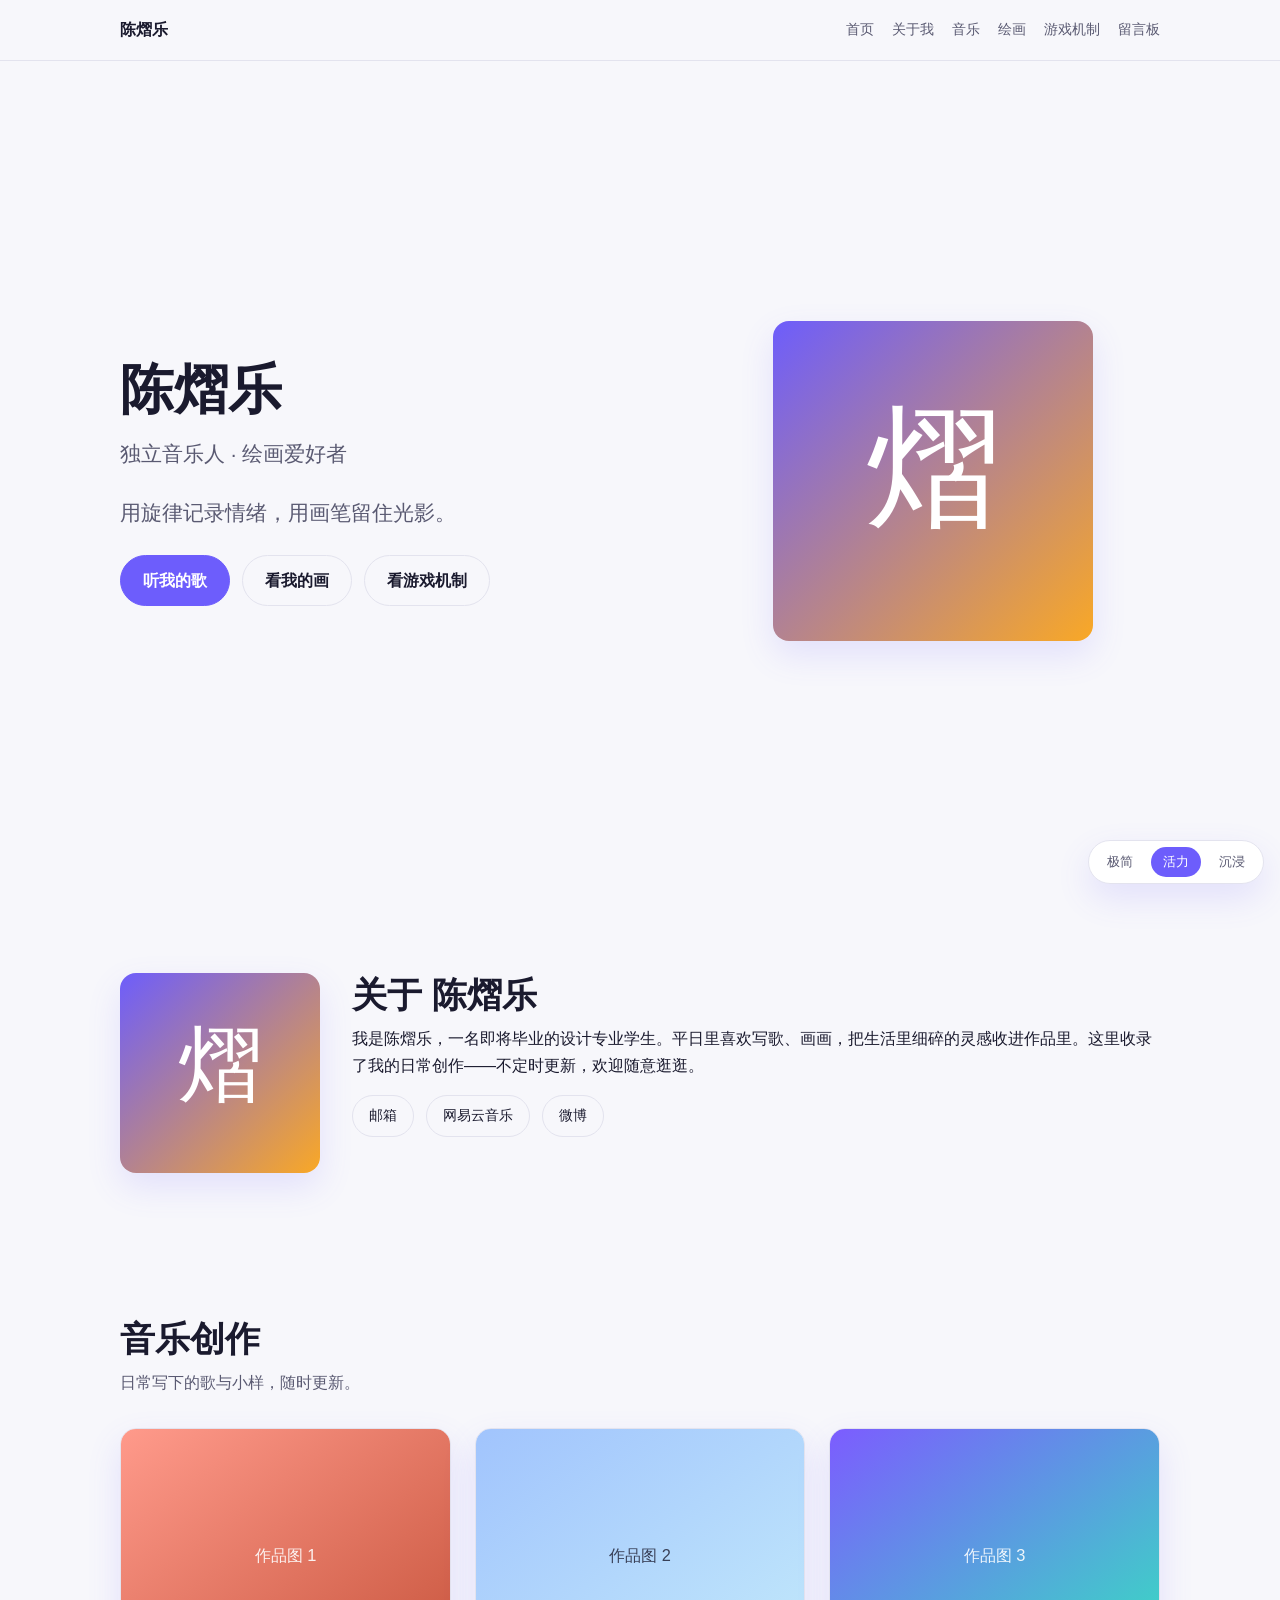
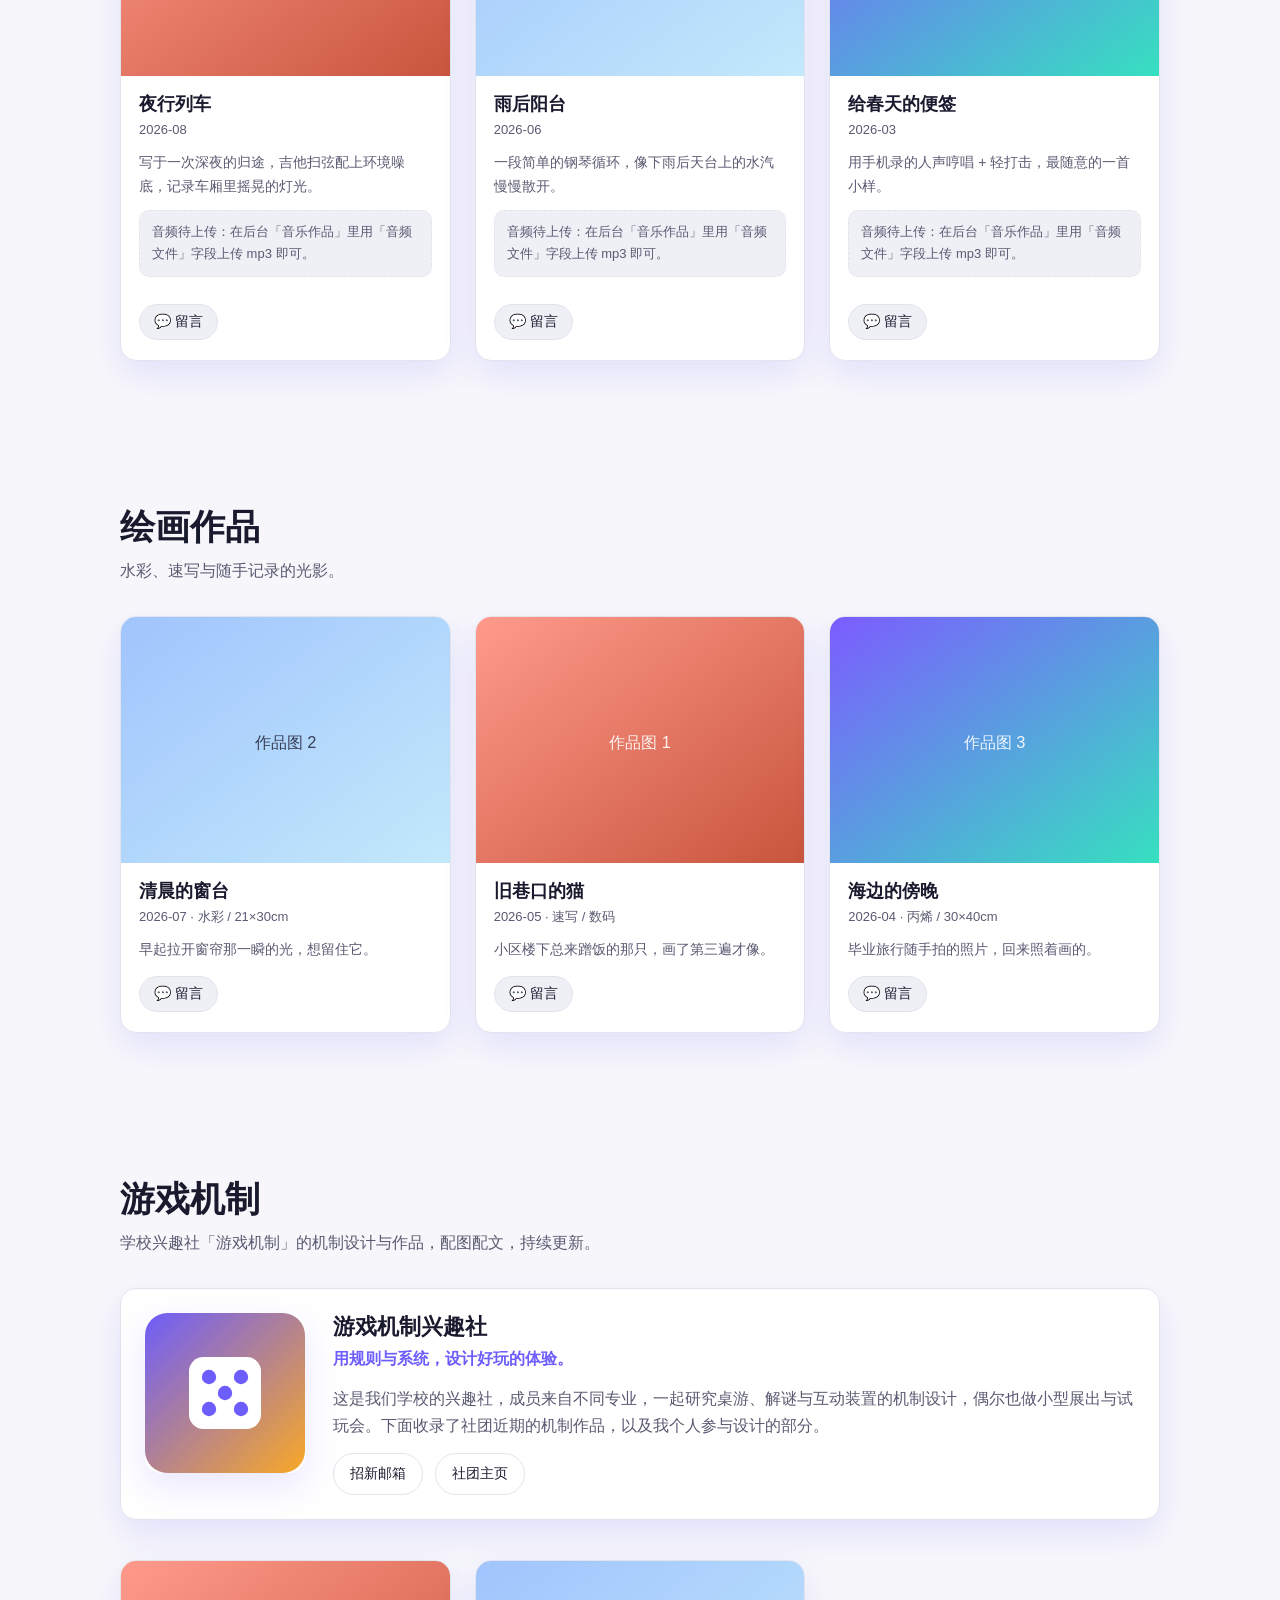
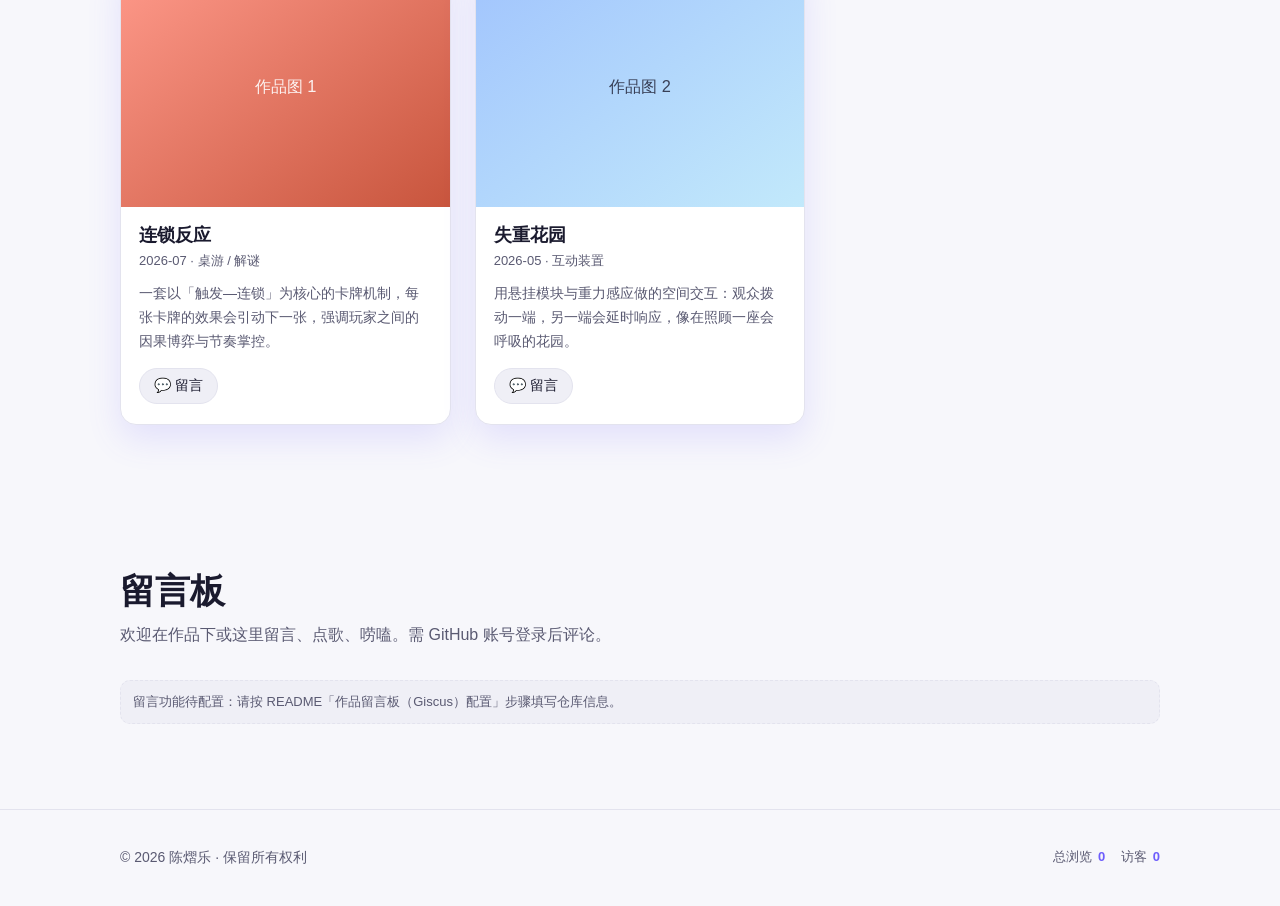
==== index.html @ 337698e9 "Add files via upload" ====
<!DOCTYPE html>
<html lang="zh-CN" data-theme="b">
<head>
  <meta charset="UTF-8" />
  <meta name="viewport" content="width=device-width, initial-scale=1" />
  <title>陈熠乐 · 创作集 | 音乐 · 绘画 · 游戏机制作品集</title>
  <meta name="description" content="陈熠乐的个人作品集，收录日常音乐创作、绘画作品与游戏机制设计，附个人介绍、兴趣社介绍与留言板。" />
  <link rel="canonical" href="https://your-domain.example.com/" />
  <meta property="og:title" content="陈熠乐 · 创作集" />
  <meta property="og:description" content="日常音乐与绘画创作作品集，附个人介绍与留言板。" />
  <meta property="og:type" content="website" />
  <meta property="og:image" content="assets/img/avatar.svg" />
  <meta name="twitter:card" content="summary_large_image" />
  <link rel="stylesheet" href="assets/css/style.css" />
  <!-- 浏览量统计：不蒜子 busuanzi（免费、零后端、无需注册） -->
  <script async src="https://busuanzi.ibruce.info/busuanzi/2.3/busuanzi.pure.mini.js"></script>
</head>
<body>
  <!-- 风格切换器：打开页面即可对比三套主题 -->
  <div class="theme-switch" role="group" aria-label="选择网站风格">
    <button type="button" data-set-theme="a" aria-pressed="false">极简</button>
    <button type="button" data-set-theme="b" aria-pressed="true">活力</button>
    <button type="button" data-set-theme="c" aria-pressed="false">沉浸</button>
  </div>

  <!-- 顶部导航 -->
  <header class="nav">
    <div class="wrap">
      <span class="brand">陈熠乐</span>
      <nav aria-label="主导航">
        <a href="#home">首页</a>
        <a href="#about">关于我</a>
        <a href="#music">音乐</a>
        <a href="#gallery">绘画</a>
        <a href="#games">游戏机制</a>
        <a href="#guestbook">留言板</a>
      </nav>
    </div>
  </header>

  <main>
    <!-- Hero / 首页 -->
    <section id="home" class="hero">
      <div class="wrap">
        <div>
          <h1 id="hero-name">陈熠乐</h1>
          <p id="hero-title" class="tagline">独立音乐人 · 绘画爱好者</p>
          <p id="hero-tagline" class="tagline">用旋律记录情绪，用画笔留住光影。</p>
          <div class="cta">
            <a class="btn primary" href="#music">听我的歌</a>
            <a class="btn ghost" href="#gallery">看我的画</a>
            <a class="btn ghost" href="#games">看游戏机制</a>
          </div>
        </div>
        <img id="hero-avatar" class="avatar" src="assets/img/avatar.svg" alt="陈熠乐 头像" width="320" height="320" />
      </div>
    </section>

    <!-- 关于我 -->
    <section id="about" class="section about">
      <div class="wrap">
        <img id="about-avatar" class="about-avatar" src="assets/img/avatar.svg" alt="陈熠乐 头像" width="200" height="200" />
        <div>
          <h2 id="about-name">关于我</h2>
          <p id="about-bio"></p>
          <ul id="contacts" class="contacts"></ul>
        </div>
      </div>
    </section>

    <!-- 音乐作品 -->
    <section id="music" class="section">
      <div class="wrap">
        <h2>音乐创作</h2>
        <p class="lead">日常写下的歌与小样，随时更新。</p>
        <div id="music-list" class="grid"></div>
      </div>
    </section>

    <!-- 绘画作品 -->
    <section id="gallery" class="section">
      <div class="wrap">
        <h2>绘画作品</h2>
        <p class="lead">水彩、速写与随手记录的光影。</p>
        <div id="gallery-list" class="grid"></div>
      </div>
    </section>

    <!-- 游戏机制 -->
    <section id="games" class="section">
      <div class="wrap">
        <h2>游戏机制</h2>
        <p class="lead">学校兴趣社「游戏机制」的机制设计与作品，配图配文，持续更新。</p>
        <div id="club"></div>
        <div id="games-list" class="grid"></div>
      </div>
    </section>

    <!-- 留言板 -->
    <section id="guestbook" class="section guestbook">
      <div class="wrap">
        <h2>留言板</h2>
        <p class="lead">欢迎在作品下或这里留言、点歌、唠嗑。需 GitHub 账号登录后评论。</p>
        <div id="guestbook-comments" class="giscus-host"></div>
      </div>
    </section>
  </main>

  <footer>
    <div class="wrap">
      <span class="copyright">© <span id="year">2026</span> 陈熠乐 · 保留所有权利</span>
      <span class="stats" aria-label="站点访问统计">
        <span id="busuanzi_container_site_pv">总浏览 <b id="busuanzi_value_site_pv">0</b></span>
        <span id="busuanzi_container_site_uv">访客 <b id="busuanzi_value_site_uv">0</b></span>
      </span>
    </div>
  </footer>

  <script src="assets/js/content.js"></script>
  <script src="assets/js/main.js"></script>
</body>
</html>
---- assets/css/style.css ----
/* ============================================================
   基础变量与三套主题
   切换方式：<html data-theme="a|b|c">，由页面右下角按钮控制
   ============================================================ */
:root {
  --maxw: 1080px;
  --radius: 16px;
  --gap: 24px;
  --font-sans: -apple-system, BlinkMacSystemFont, "Segoe UI", "PingFang SC",
    "Microsoft YaHei", sans-serif;
  --font-serif: Georgia, "Songti SC", "SimSun", serif;
  --shadow: 0 10px 30px rgba(0, 0, 0, 0.08);
  --transition: 0.25s ease;

  /* 默认主题 A：极简编辑风（黑白 + 一抹陶土红） */
  --bg: #ffffff;
  --bg-soft: #fafafa;
  --text: #141414;
  --text-soft: #6b6b6b;
  --accent: #c8553d;
  --accent-2: #c8553d;
  --border: #e6e6e6;
  --card: #ffffff;
  --heading-font: var(--font-serif);
}

/* 主题 B：现代活力风（浅底 + 紫橙渐变） */
[data-theme="b"] {
  --bg: #f7f7fb;
  --bg-soft: #efeff6;
  --text: #1a1a2e;
  --text-soft: #5a5a72;
  --accent: #6d5dfc;
  --accent-2: #f9a826;
  --border: #e3e3ee;
  --card: #ffffff;
  --shadow: 0 14px 34px rgba(109, 93, 252, 0.14);
  --heading-font: var(--font-sans);
}

/* 主题 C：暗夜沉浸风（深底 + 紫青辉光，最适合展示作品） */
[data-theme="c"] {
  --bg: #0e0e12;
  --bg-soft: #16161d;
  --text: #f5f5f7;
  --text-soft: #a9a9b8;
  --accent: #7c5cff;
  --accent-2: #36e0c0;
  --border: #26262f;
  --card: #16161d;
  --shadow: 0 14px 40px rgba(124, 92, 255, 0.22);
  --heading-font: var(--font-sans);
}

* { box-sizing: border-box; }
html { scroll-behavior: smooth; }

body {
  margin: 0;
  font-family: var(--font-sans);
  background: var(--bg);
  color: var(--text);
  line-height: 1.7;
  transition: background var(--transition), color var(--transition);
}

h1, h2, h3 { font-family: var(--heading-font); line-height: 1.25; }
a { color: var(--accent); text-decoration: none; }
a:hover { text-decoration: underline; }
img { max-width: 100%; display: block; }

.wrap { width: 100%; max-width: var(--maxw); margin: 0 auto; padding: 0 20px; }

/* -------- 顶部导航 -------- */
.nav {
  position: sticky;
  top: 0;
  z-index: 50;
  backdrop-filter: saturate(180%) blur(12px);
  background: color-mix(in srgb, var(--bg) 82%, transparent);
  border-bottom: 1px solid var(--border);
}
.nav .wrap {
  display: flex;
  align-items: center;
  justify-content: space-between;
  height: 60px;
}
.nav .brand { font-weight: 700; font-family: var(--heading-font); }
.nav nav { display: flex; gap: 18px; }
.nav nav a { color: var(--text-soft); font-size: 14px; }
.nav nav a:hover { color: var(--text); text-decoration: none; }
.nav .menu-toggle { display: none; }

/* -------- 主题切换器（右下角） -------- */
.theme-switch {
  position: fixed;
  right: 16px;
  bottom: 16px;
  z-index: 60;
  display: flex;
  gap: 6px;
  padding: 6px;
  background: var(--card);
  border: 1px solid var(--border);
  border-radius: 999px;
  box-shadow: var(--shadow);
}
.theme-switch button {
  border: 0;
  cursor: pointer;
  font-size: 13px;
  padding: 6px 12px;
  border-radius: 999px;
  background: transparent;
  color: var(--text-soft);
  transition: var(--transition);
}
.theme-switch button[aria-pressed="true"] {
  background: var(--accent);
  color: #fff;
}

/* -------- Hero -------- */
.hero {
  min-height: calc(100dvh - 60px);
  display: flex;
  align-items: center;
  padding: 60px 0;
}
.hero .wrap { display: grid; grid-template-columns: 1.2fr 1fr; gap: 40px; align-items: center; }
.hero h1 { font-size: clamp(2rem, 5vw, 3.4rem); margin: 0 0 12px; }
.hero .tagline { font-size: clamp(1rem, 2.4vw, 1.3rem); color: var(--text-soft); margin: 0 0 24px; }
.hero .avatar {
  width: 100%;
  max-width: 320px;
  aspect-ratio: 1;
  border-radius: var(--radius);
  object-fit: cover;
  box-shadow: var(--shadow);
  margin: 0 auto;
}
.hero .cta { display: flex; gap: 12px; flex-wrap: wrap; }
.btn {
  display: inline-block;
  padding: 11px 22px;
  border-radius: 999px;
  font-weight: 600;
  border: 1px solid var(--accent);
  transition: var(--transition);
}
.btn.primary { background: var(--accent); color: #fff; }
.btn.primary:hover { opacity: 0.9; text-decoration: none; }
.btn.ghost { color: var(--text); border-color: var(--border); }
.btn.ghost:hover { border-color: var(--accent); text-decoration: none; }

/* -------- 通用区块 -------- */
.section { padding: 72px 0; }
.section h2 { font-size: clamp(1.6rem, 3.5vw, 2.2rem); margin: 0 0 8px; }
.section .lead { color: var(--text-soft); margin: 0 0 32px; }

.about .wrap { display: grid; grid-template-columns: 200px 1fr; gap: 32px; align-items: start; }
.about .about-avatar { width: 100%; border-radius: var(--radius); box-shadow: var(--shadow); }
.about p { margin: 0 0 16px; }
.contacts { display: flex; gap: 12px; flex-wrap: wrap; list-style: none; padding: 0; margin: 0; }
.contacts a {
  display: inline-block;
  padding: 8px 16px;
  border: 1px solid var(--border);
  border-radius: 999px;
  color: var(--text);
  font-size: 14px;
}
.contacts a:hover { border-color: var(--accent); text-decoration: none; }

/* -------- 卡片网格 -------- */
.grid {
  display: grid;
  grid-template-columns: repeat(auto-fill, minmax(280px, 1fr));
  gap: var(--gap);
}
.card {
  background: var(--card);
  border: 1px solid var(--border);
  border-radius: var(--radius);
  overflow: hidden;
  box-shadow: var(--shadow);
  transition: transform var(--transition), box-shadow var(--transition);
}
.card:hover { transform: translateY(-4px); }
.card .thumb { width: 100%; aspect-ratio: 4 / 3; object-fit: cover; background: var(--bg-soft); }
.card .body { padding: 16px 18px 20px; }
.card h3 { margin: 0 0 4px; font-size: 1.15rem; }
.card .meta { color: var(--text-soft); font-size: 13px; margin: 0 0 10px; }
.card .desc { color: var(--text-soft); font-size: 14px; margin: 0; }
.card audio { width: 100%; margin-top: 12px; }
.placeholder-note {
  margin-top: 12px;
  font-size: 13px;
  color: var(--text-soft);
  background: var(--bg-soft);
  border: 1px dashed var(--border);
  border-radius: 10px;
  padding: 10px 12px;
}

/* -------- 页脚 -------- */
footer { border-top: 1px solid var(--border); padding: 36px 0; color: var(--text-soft); font-size: 14px; }
footer .wrap { display: flex; justify-content: space-between; flex-wrap: wrap; gap: 12px; }

/* -------- 响应式 -------- */
@media (max-width: 760px) {
  .nav nav { display: none; }
  .hero .wrap { grid-template-columns: 1fr; text-align: center; }
  .hero .avatar { order: -1; }
  .hero .cta { justify-content: center; }
  .about .wrap { grid-template-columns: 1fr; }
  .about .about-avatar { max-width: 160px; margin: 0 auto; }
}

/* 焦点可见性（无障碍） */
:focus-visible { outline: 3px solid var(--accent); outline-offset: 2px; border-radius: 4px; }

@media (prefers-reduced-motion: reduce) {
  * { transition: none !important; scroll-behavior: auto !important; }
}

/* -------- 浏览量统计（页脚） -------- */
footer .stats { display: inline-flex; gap: 16px; font-size: 13px; }
footer .stats b { color: var(--accent); font-variant-numeric: tabular-nums; margin-left: 2px; }

/* -------- 留言板 / 作品留言 -------- */
.comment-toggle {
  margin-top: 14px;
  display: inline-flex;
  align-items: center;
  gap: 6px;
  border: 1px solid var(--border);
  background: var(--bg-soft);
  color: var(--text);
  font-size: 14px;
  padding: 8px 14px;
  border-radius: 999px;
  cursor: pointer;
  transition: var(--transition);
}
.comment-toggle:hover { border-color: var(--accent); }
.comment-toggle[aria-expanded="true"] {
  background: var(--accent);
  color: #fff;
  border-color: var(--accent);
}
.comments { margin-top: 14px; }
.guestbook .giscus-host { margin-top: 6px; }

/* -------- 游戏机制 · 兴趣社介绍 -------- */
.club-intro {
  display: grid;
  grid-template-columns: 160px 1fr;
  gap: 28px;
  align-items: start;
  margin-bottom: 40px;
  padding: 24px;
  background: var(--card);
  border: 1px solid var(--border);
  border-radius: var(--radius);
  box-shadow: var(--shadow);
}
.club-intro .club-avatar {
  width: 100%;
  max-width: 160px;
  border-radius: var(--radius);
  box-shadow: var(--shadow);
}
.club-intro .club-name { margin: 0 0 4px; font-size: 1.4rem; }
.club-intro .club-tagline { color: var(--accent); font-weight: 600; margin: 0 0 12px; }
.club-intro .club-bio { margin: 0 0 14px; color: var(--text-soft); }
.club-intro .club-contacts { margin-top: 4px; }

/* 游戏机制作品卡：可带「玩法/试玩」外链按钮 */
.game-card .game-link {
  margin-top: 12px;
  font-size: 13px;
  padding: 8px 16px;
  display: inline-block;
}
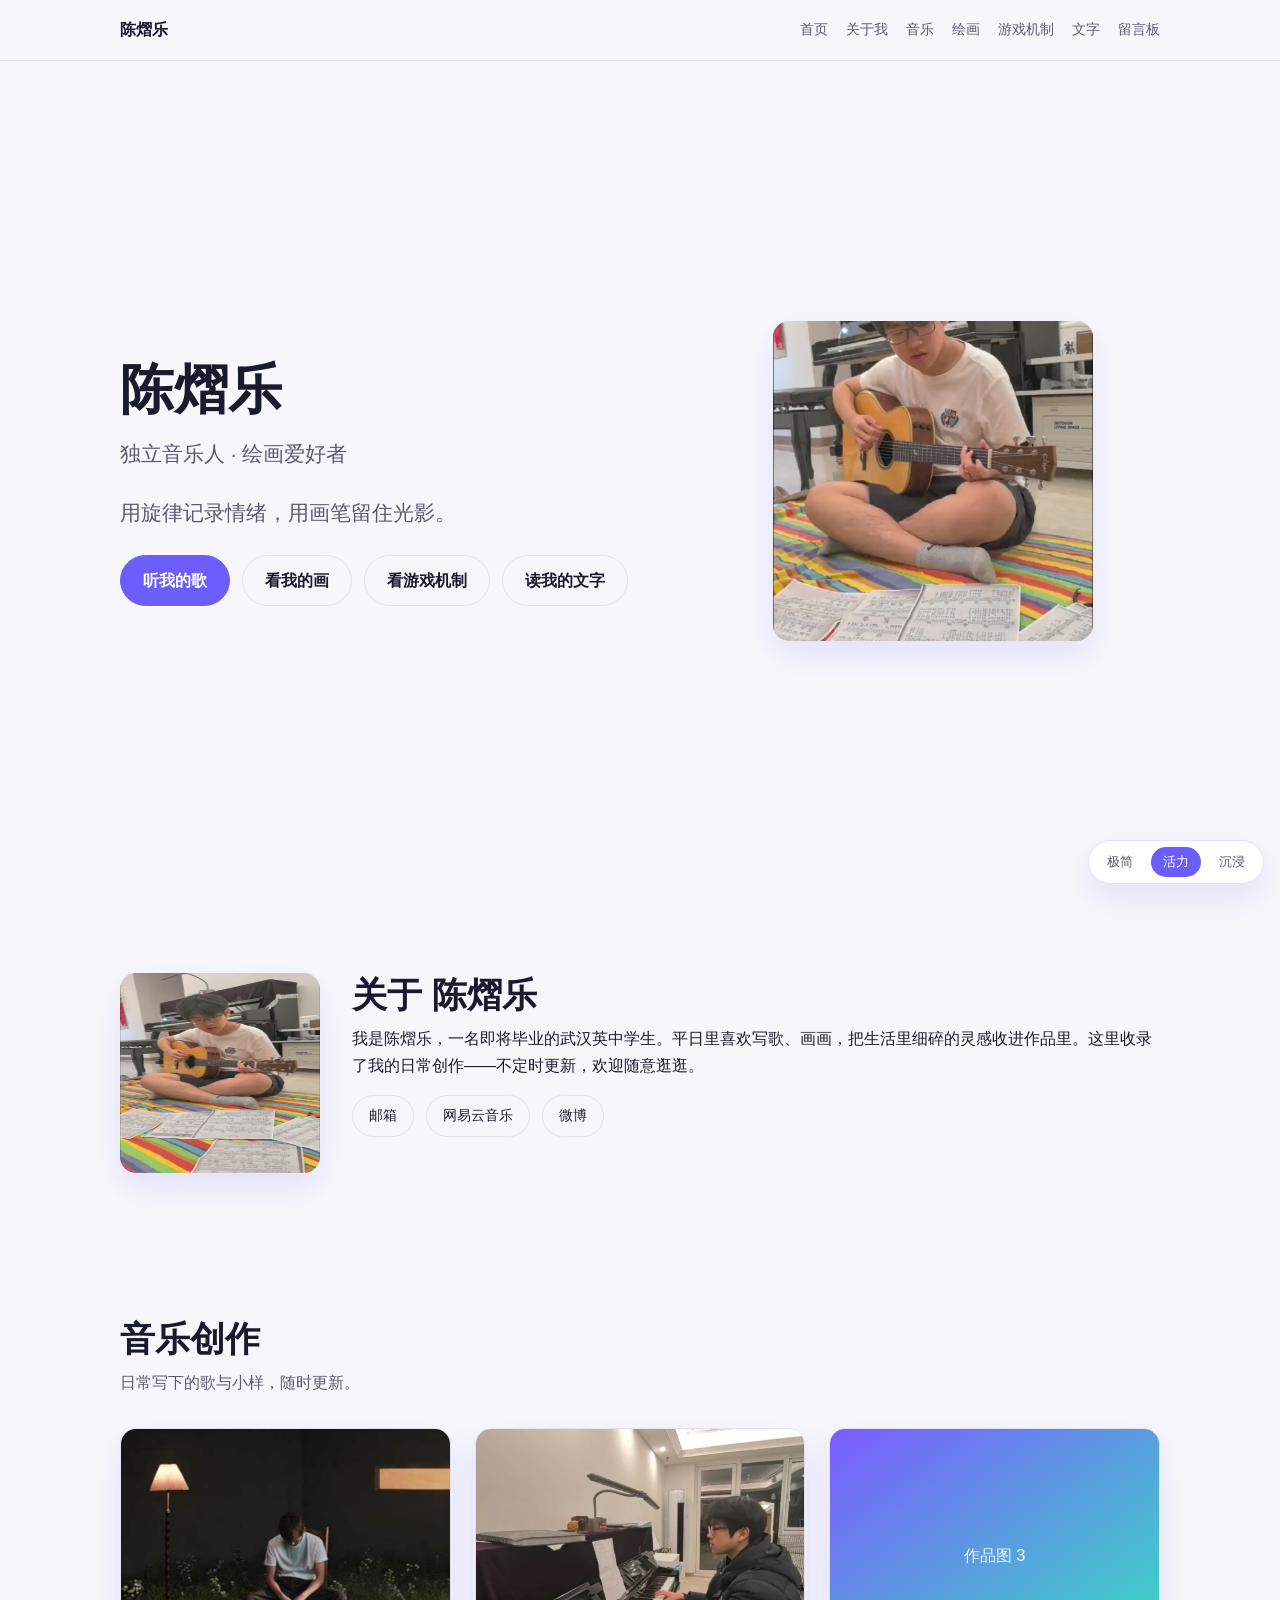
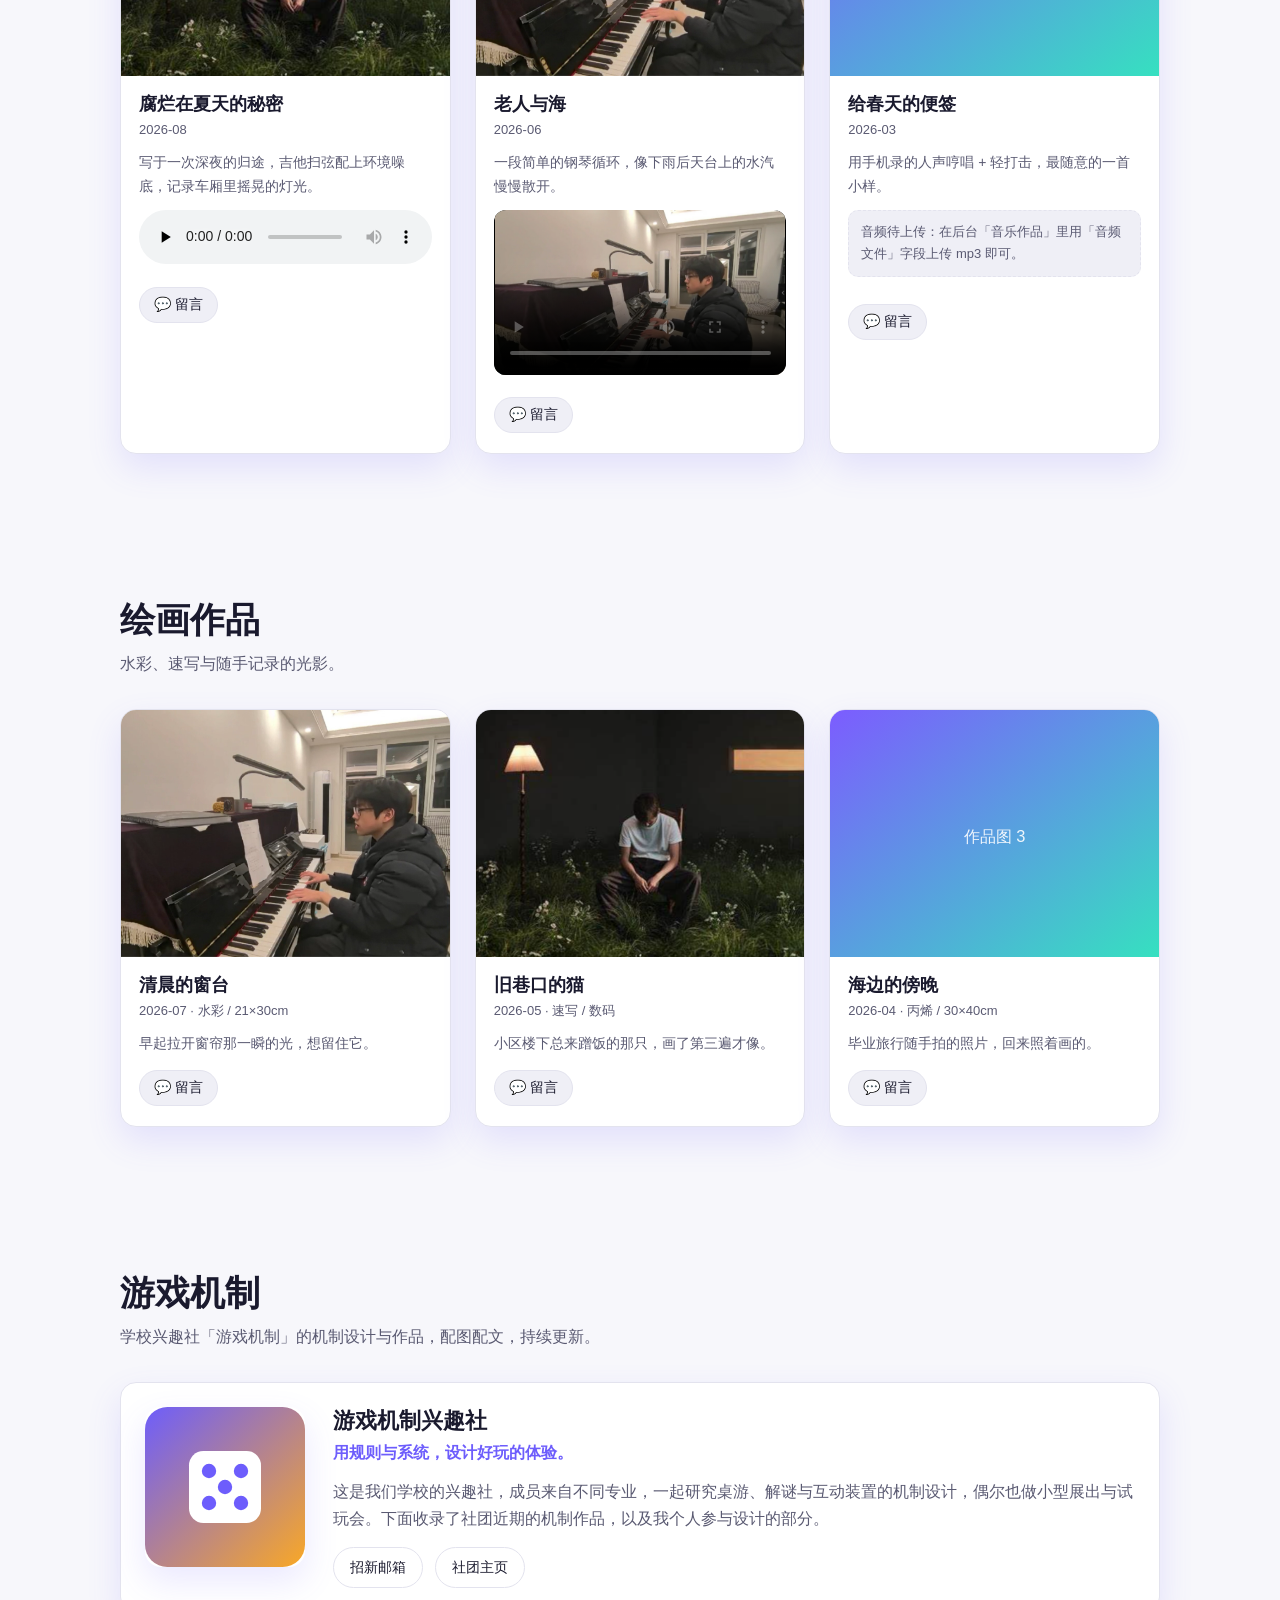
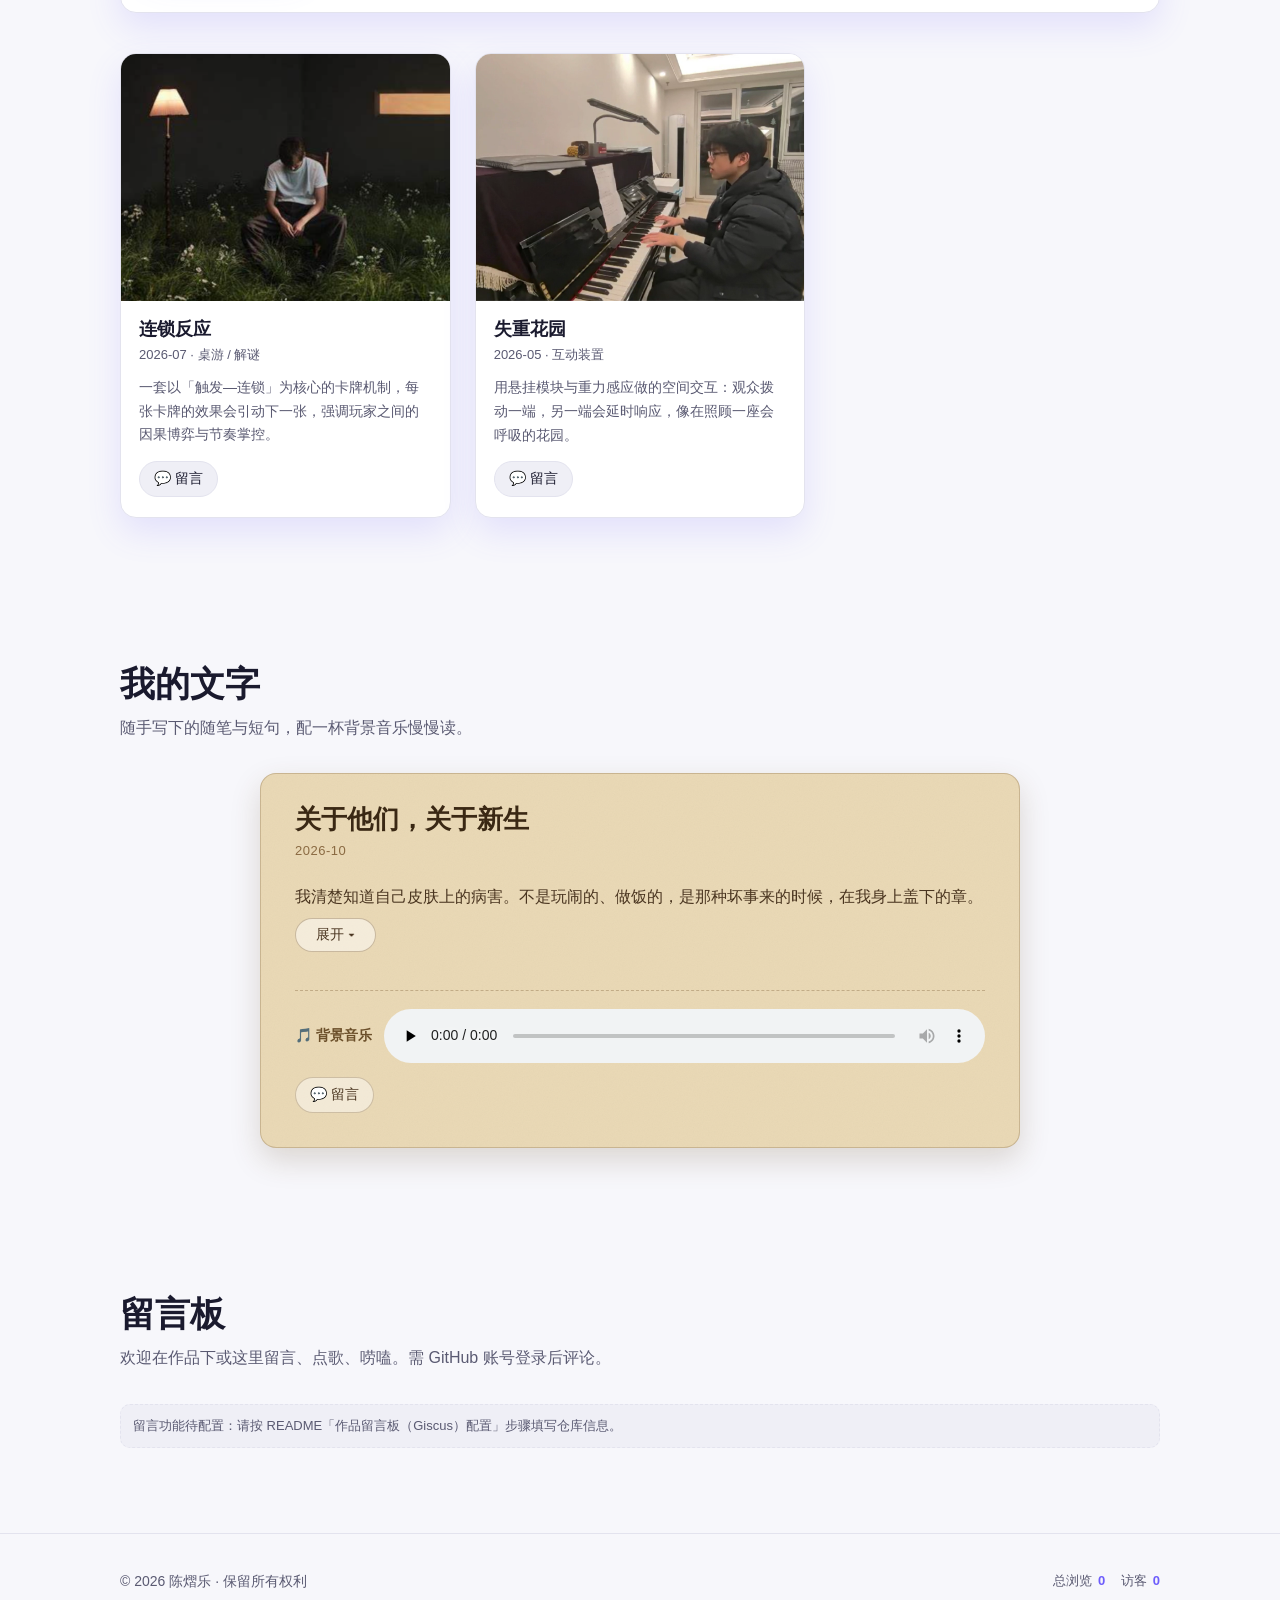
==== commit eeb8f671: "Add files via upload" ====
--- a/index.html
+++ b/index.html
@@ -1,122 +1,133 @@
-<!DOCTYPE html>
-<html lang="zh-CN" data-theme="b">
-<head>
-  <meta charset="UTF-8" />
-  <meta name="viewport" content="width=device-width, initial-scale=1" />
-  <title>陈熠乐 · 创作集 | 音乐 · 绘画 · 游戏机制作品集</title>
-  <meta name="description" content="陈熠乐的个人作品集，收录日常音乐创作、绘画作品与游戏机制设计，附个人介绍、兴趣社介绍与留言板。" />
-  <link rel="canonical" href="https://your-domain.example.com/" />
-  <meta property="og:title" content="陈熠乐 · 创作集" />
-  <meta property="og:description" content="日常音乐与绘画创作作品集，附个人介绍与留言板。" />
-  <meta property="og:type" content="website" />
-  <meta property="og:image" content="assets/img/avatar.svg" />
-  <meta name="twitter:card" content="summary_large_image" />
-  <link rel="stylesheet" href="assets/css/style.css" />
-  <!-- 浏览量统计：不蒜子 busuanzi（免费、零后端、无需注册） -->
-  <script async src="https://busuanzi.ibruce.info/busuanzi/2.3/busuanzi.pure.mini.js"></script>
-</head>
-<body>
-  <!-- 风格切换器：打开页面即可对比三套主题 -->
-  <div class="theme-switch" role="group" aria-label="选择网站风格">
-    <button type="button" data-set-theme="a" aria-pressed="false">极简</button>
-    <button type="button" data-set-theme="b" aria-pressed="true">活力</button>
-    <button type="button" data-set-theme="c" aria-pressed="false">沉浸</button>
-  </div>
-
-  <!-- 顶部导航 -->
-  <header class="nav">
-    <div class="wrap">
-      <span class="brand">陈熠乐</span>
-      <nav aria-label="主导航">
-        <a href="#home">首页</a>
-        <a href="#about">关于我</a>
-        <a href="#music">音乐</a>
-        <a href="#gallery">绘画</a>
-        <a href="#games">游戏机制</a>
-        <a href="#guestbook">留言板</a>
-      </nav>
-    </div>
-  </header>
-
-  <main>
-    <!-- Hero / 首页 -->
-    <section id="home" class="hero">
-      <div class="wrap">
-        <div>
-          <h1 id="hero-name">陈熠乐</h1>
-          <p id="hero-title" class="tagline">独立音乐人 · 绘画爱好者</p>
-          <p id="hero-tagline" class="tagline">用旋律记录情绪，用画笔留住光影。</p>
-          <div class="cta">
-            <a class="btn primary" href="#music">听我的歌</a>
-            <a class="btn ghost" href="#gallery">看我的画</a>
-            <a class="btn ghost" href="#games">看游戏机制</a>
-          </div>
-        </div>
-        <img id="hero-avatar" class="avatar" src="assets/img/avatar.svg" alt="陈熠乐 头像" width="320" height="320" />
-      </div>
-    </section>
-
-    <!-- 关于我 -->
-    <section id="about" class="section about">
-      <div class="wrap">
-        <img id="about-avatar" class="about-avatar" src="assets/img/avatar.svg" alt="陈熠乐 头像" width="200" height="200" />
-        <div>
-          <h2 id="about-name">关于我</h2>
-          <p id="about-bio"></p>
-          <ul id="contacts" class="contacts"></ul>
-        </div>
-      </div>
-    </section>
-
-    <!-- 音乐作品 -->
-    <section id="music" class="section">
-      <div class="wrap">
-        <h2>音乐创作</h2>
-        <p class="lead">日常写下的歌与小样，随时更新。</p>
-        <div id="music-list" class="grid"></div>
-      </div>
-    </section>
-
-    <!-- 绘画作品 -->
-    <section id="gallery" class="section">
-      <div class="wrap">
-        <h2>绘画作品</h2>
-        <p class="lead">水彩、速写与随手记录的光影。</p>
-        <div id="gallery-list" class="grid"></div>
-      </div>
-    </section>
-
-    <!-- 游戏机制 -->
-    <section id="games" class="section">
-      <div class="wrap">
-        <h2>游戏机制</h2>
-        <p class="lead">学校兴趣社「游戏机制」的机制设计与作品，配图配文，持续更新。</p>
-        <div id="club"></div>
-        <div id="games-list" class="grid"></div>
-      </div>
-    </section>
-
-    <!-- 留言板 -->
-    <section id="guestbook" class="section guestbook">
-      <div class="wrap">
-        <h2>留言板</h2>
-        <p class="lead">欢迎在作品下或这里留言、点歌、唠嗑。需 GitHub 账号登录后评论。</p>
-        <div id="guestbook-comments" class="giscus-host"></div>
-      </div>
-    </section>
-  </main>
-
-  <footer>
-    <div class="wrap">
-      <span class="copyright">© <span id="year">2026</span> 陈熠乐 · 保留所有权利</span>
-      <span class="stats" aria-label="站点访问统计">
-        <span id="busuanzi_container_site_pv">总浏览 <b id="busuanzi_value_site_pv">0</b></span>
-        <span id="busuanzi_container_site_uv">访客 <b id="busuanzi_value_site_uv">0</b></span>
-      </span>
-    </div>
-  </footer>
-
-  <script src="assets/js/content.js"></script>
-  <script src="assets/js/main.js"></script>
-</body>
-</html>
+<!DOCTYPE html>
+<html lang="zh-CN" data-theme="b">
+<head>
+  <meta charset="UTF-8" />
+  <meta name="viewport" content="width=device-width, initial-scale=1" />
+  <title>陈熠乐 · 创作集 | 音乐 · 绘画 · 游戏机制 · 文字作品集</title>
+  <meta name="description" content="陈熠乐的个人作品集，收录日常音乐创作、绘画作品、游戏机制设计与文字随笔，附个人介绍、兴趣社介绍与留言板。" />
+  <link rel="canonical" href="https://your-domain.example.com/" />
+  <meta property="og:title" content="陈熠乐 · 创作集" />
+  <meta property="og:description" content="日常音乐与绘画创作作品集，附个人介绍与留言板。" />
+  <meta property="og:type" content="website" />
+  <meta property="og:image" content="assets/img/avatar.png" />
+  <meta name="twitter:card" content="summary_large_image" />
+  <link rel="stylesheet" href="assets/css/style.css" />
+  <!-- 浏览量统计：不蒜子 busuanzi（免费、零后端、无需注册） -->
+  <script async src="https://busuanzi.ibruce.info/busuanzi/2.3/busuanzi.pure.mini.js"></script>
+</head>
+<body>
+  <!-- 风格切换器：打开页面即可对比三套主题 -->
+  <div class="theme-switch" role="group" aria-label="选择网站风格">
+    <button type="button" data-set-theme="a" aria-pressed="false">极简</button>
+    <button type="button" data-set-theme="b" aria-pressed="true">活力</button>
+    <button type="button" data-set-theme="c" aria-pressed="false">沉浸</button>
+  </div>
+
+  <!-- 顶部导航 -->
+  <header class="nav">
+    <div class="wrap">
+      <span class="brand">陈熠乐</span>
+      <nav aria-label="主导航">
+        <a href="#home">首页</a>
+        <a href="#about">关于我</a>
+        <a href="#music">音乐</a>
+        <a href="#gallery">绘画</a>
+        <a href="#games">游戏机制</a>
+        <a href="#writings">文字</a>
+        <a href="#guestbook">留言板</a>
+      </nav>
+    </div>
+  </header>
+
+  <main>
+    <!-- Hero / 首页 -->
+    <section id="home" class="hero">
+      <div class="wrap">
+        <div>
+          <h1 id="hero-name">陈熠乐</h1>
+          <p id="hero-title" class="tagline">独立音乐人 · 绘画爱好者</p>
+          <p id="hero-tagline" class="tagline">用旋律记录情绪，用画笔留住光影。</p>
+          <div class="cta">
+            <a class="btn primary" href="#music">听我的歌</a>
+            <a class="btn ghost" href="#gallery">看我的画</a>
+            <a class="btn ghost" href="#games">看游戏机制</a>
+            <a class="btn ghost" href="#writings">读我的文字</a>
+          </div>
+        </div>
+        <img id="hero-avatar" class="avatar" src="assets/img/avatar.png" alt="陈熠乐 头像" width="320" height="320" />
+      </div>
+    </section>
+
+    <!-- 关于我 -->
+    <section id="about" class="section about">
+      <div class="wrap">
+        <img id="about-avatar" class="about-avatar" src="assets/img/avatar.png" alt="陈熠乐 头像" width="200" height="200" />
+        <div>
+          <h2 id="about-name">关于我</h2>
+          <p id="about-bio"></p>
+          <ul id="contacts" class="contacts"></ul>
+        </div>
+      </div>
+    </section>
+
+    <!-- 音乐作品 -->
+    <section id="music" class="section">
+      <div class="wrap">
+        <h2>音乐创作</h2>
+        <p class="lead">日常写下的歌与小样，随时更新。</p>
+        <div id="music-list" class="grid"></div>
+      </div>
+    </section>
+
+    <!-- 绘画作品 -->
+    <section id="gallery" class="section">
+      <div class="wrap">
+        <h2>绘画作品</h2>
+        <p class="lead">水彩、速写与随手记录的光影。</p>
+        <div id="gallery-list" class="grid"></div>
+      </div>
+    </section>
+
+    <!-- 游戏机制 -->
+    <section id="games" class="section">
+      <div class="wrap">
+        <h2>游戏机制</h2>
+        <p class="lead">学校兴趣社「游戏机制」的机制设计与作品，配图配文，持续更新。</p>
+        <div id="club"></div>
+        <div id="games-list" class="grid"></div>
+      </div>
+    </section>
+
+    <!-- 我的文字 -->
+    <section id="writings" class="section">
+      <div class="wrap">
+        <h2>我的文字</h2>
+        <p class="lead">随手写下的随笔与短句，配一杯背景音乐慢慢读。</p>
+        <div id="writings-list" class="writings-list"></div>
+      </div>
+    </section>
+
+    <!-- 留言板 -->
+    <section id="guestbook" class="section guestbook">
+      <div class="wrap">
+        <h2>留言板</h2>
+        <p class="lead">欢迎在作品下或这里留言、点歌、唠嗑。需 GitHub 账号登录后评论。</p>
+        <div id="guestbook-comments" class="giscus-host"></div>
+      </div>
+    </section>
+  </main>
+
+  <footer>
+    <div class="wrap">
+      <span class="copyright">© <span id="year">2026</span> 陈熠乐 · 保留所有权利</span>
+      <span class="stats" aria-label="站点访问统计">
+        <span id="busuanzi_container_site_pv">总浏览 <b id="busuanzi_value_site_pv">0</b></span>
+        <span id="busuanzi_container_site_uv">访客 <b id="busuanzi_value_site_uv">0</b></span>
+      </span>
+    </div>
+  </footer>
+
+  <script src="assets/js/content.js"></script>
+  <script src="assets/js/main.js"></script>
+</body>
+</html>
--- a/assets/css/style.css
+++ b/assets/css/style.css
@@ -194,6 +194,7 @@
 .card .meta { color: var(--text-soft); font-size: 13px; margin: 0 0 10px; }
 .card .desc { color: var(--text-soft); font-size: 14px; margin: 0; }
 .card audio { width: 100%; margin-top: 12px; }
+.card video { width: 100%; margin-top: 12px; border-radius: 12px; background: #000; aspect-ratio: 16 / 9; }
 .placeholder-note {
   margin-top: 12px;
   font-size: 13px;
@@ -202,6 +203,19 @@
   border: 1px dashed var(--border);
   border-radius: 10px;
   padding: 10px 12px;
+}
+
+.content-error {
+  position: sticky;
+  top: 0;
+  z-index: 50;
+  margin: 0;
+  padding: 12px 16px;
+  font-size: 14px;
+  font-weight: 600;
+  color: #fff;
+  background: #d33;
+  border-bottom: 2px solid rgba(0, 0, 0, 0.15);
 }
 
 /* -------- 页脚 -------- */
@@ -285,3 +299,91 @@
   display: inline-block;
 }
 
+/* -------- 我的文字 · 牛皮纸背景 -------- */
+#writings .writings-list {
+  max-width: 760px;
+  margin: 0 auto;
+  display: flex;
+  flex-direction: column;
+  gap: 28px;
+}
+.writing-card {
+  border-radius: var(--radius);
+  border: 1px solid rgba(120, 90, 50, 0.28);
+  box-shadow: 0 12px 30px rgba(90, 60, 20, 0.18);
+  /* 温馨牛皮纸底色 + 内联 SVG 噪点纹理（无需外部图片） */
+  background-color: #e9d8b4;
+  background-image: url("data:image/svg+xml,%3Csvg xmlns='http://www.w3.org/2000/svg' width='180' height='180'%3E%3Cfilter id='n'%3E%3CfeTurbulence type='fractalNoise' baseFrequency='0.8' numOctaves='2' stitchTiles='stitch'/%3E%3CfeColorMatrix type='saturate' values='0'/%3E%3C/filter%3E%3Crect width='100%25' height='100%25' filter='url(%23n)' opacity='0.06'/%3E%3C/svg%3E");
+  color: #4a3520;
+  overflow: hidden;
+}
+.writing-inner { padding: 30px 34px 34px; }
+.writing-title {
+  margin: 0 0 4px;
+  font-family: var(--font-serif);
+  font-size: 1.6rem;
+  color: #3a2814;
+}
+.writing-date {
+  margin: 0 0 18px;
+  font-size: 13px;
+  color: #8a6a42;
+  letter-spacing: 0.04em;
+}
+.writing-body p { margin: 0 0 14px; line-height: 1.95; font-size: 1.02rem; }
+.writing-body p:last-child { margin-bottom: 0; }
+/* 小节标题（以「章节」开头的段落）：与正文体区分，像手稿里的章节名 */
+.writing-subtitle {
+  margin: 26px 0 12px;
+  font-family: var(--font-serif);
+  font-size: 1.2rem;
+  font-weight: 700;
+  color: #3a2814;
+  padding-left: 12px;
+  border-left: 3px solid #b8895a;
+}
+.writing-subtitle:first-child { margin-top: 0; }
+.bgm-row {
+  display: flex;
+  align-items: center;
+  gap: 12px;
+  flex-wrap: wrap;
+  margin-top: 22px;
+  padding-top: 18px;
+  border-top: 1px dashed rgba(120, 90, 50, 0.35);
+}
+.bgm-label { font-size: 14px; color: #6b4f2a; font-weight: 600; white-space: nowrap; }
+.writing-card audio { flex: 1; min-width: 220px; }
+.writing-card .comment-toggle {
+  background: rgba(255, 255, 255, 0.45);
+  border-color: rgba(120, 90, 50, 0.3);
+  color: #4a3520;
+}
+.writing-card .comment-toggle:hover { border-color: #8a6a42; }
+.writing-card .comment-toggle[aria-expanded="true"] {
+  background: #6b4f2a;
+  color: #fff;
+  border-color: #6b4f2a;
+}
+.writing-card .placeholder-note {
+  background: rgba(255, 255, 255, 0.4);
+  border-color: rgba(120, 90, 50, 0.3);
+  color: #6b4f2a;
+}
+
+.writing-expand {
+  display: inline-block;
+  margin: 6px 0 16px;
+  padding: 7px 20px;
+  font-size: 14px;
+  font-family: inherit;
+  color: #4a3520;
+  background: rgba(255, 255, 255, 0.5);
+  border: 1px solid rgba(120, 90, 50, 0.35);
+  border-radius: 999px;
+  cursor: pointer;
+  transition: background 0.2s, border-color 0.2s;
+}
+.writing-expand:hover { background: rgba(255, 255, 255, 0.72); border-color: #8a6a42; }
+.writing-expand:focus-visible { outline: 2px solid #6b4f2a; outline-offset: 2px; }
+
